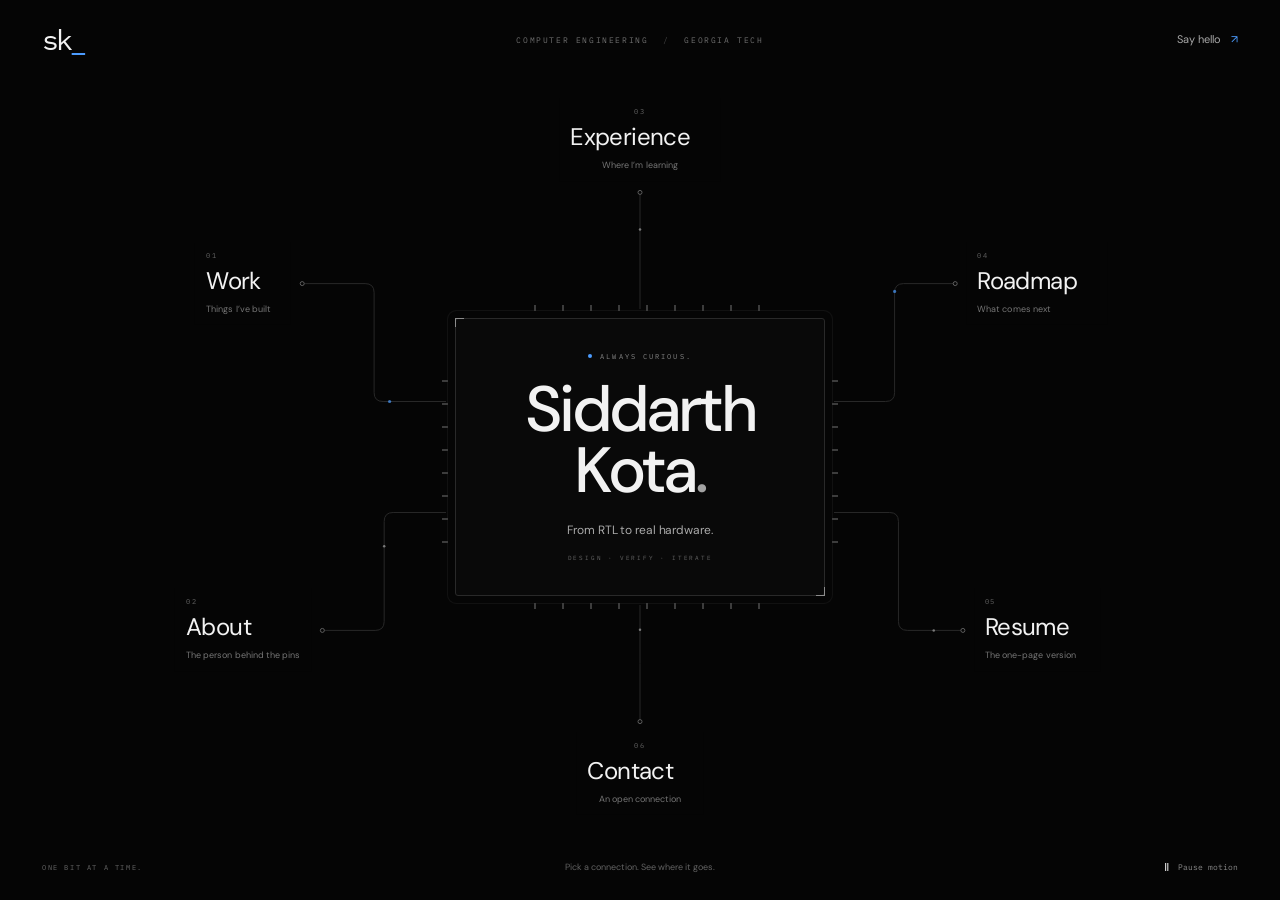
==== index.html @ 796ebf36 "Build a monochrome chip portfolio with animated trace navigation" ====
<!doctype html>
<html lang="en">
<head>
<meta charset="utf-8">
<meta name="viewport" content="width=device-width, initial-scale=1">
<meta name="theme-color" content="#050505">
<title>Computer engineering — Siddarth Kota</title>
<meta name="description" content="Siddarth Kota, Georgia Tech computer engineering student. RTL design, verification, processors, and AI accelerators.">
<link rel="icon" href="assets/favicon.svg" type="image/svg+xml">
<link rel="stylesheet" href="style.css?v=2">
<script src="app.js?v=2" defer>
</script>
</head>
<body class="home">
<a class="skip-link" href="#chip-menu">Skip to navigation</a>
<header class="home-header">
<a class="home-mark" href="index.html" aria-label="Siddarth Kota, home">sk<span>_</span>
</a>
<p>COMPUTER ENGINEERING <span>/</span> GEORGIA TECH</p>
<a class="header-contact" href="mailto:sidkota06@gmail.com">Say hello <span aria-hidden="true">↗</span>
</a>
</header>
<main class="chip-stage" id="chip-stage">
<svg id="routing-layer" aria-hidden="true" focusable="false">
<g id="route-lines">
</g>
<g id="ambient-signals">
</g>
<g id="active-signal">
</g>
</svg>
<div class="chip-core" id="chip-core">
<span class="pin-bank pins-top" aria-hidden="true">
</span>
<span class="pin-bank pins-bottom" aria-hidden="true">
</span>
<span class="pin-bank pins-left" aria-hidden="true">
</span>
<span class="pin-bank pins-right" aria-hidden="true">
</span>
<p class="core-kicker">
<span class="status-dot" aria-hidden="true">
</span> ALWAYS CURIOUS.</p>
<h1>Siddarth<br>Kota<span class="name-stop">.</span>
</h1>
<p class="core-description">From RTL to real hardware.</p>
<p class="core-fields">DESIGN · VERIFY · ITERATE</p>
</div>
<nav id="chip-menu" class="chip-menu" aria-label="Explore my portfolio">
<a class="port port-work" data-route="work" href="work.html">
<span class="port-index">01</span>
<strong>Work<span class="port-arrow" aria-hidden="true">↗</span>
</strong>
<span class="port-caption">Things I’ve built</span>
</a>
<a class="port port-about" data-route="about" href="about.html">
<span class="port-index">02</span>
<strong>About<span class="port-arrow" aria-hidden="true">↗</span>
</strong>
<span class="port-caption">The person behind the pins</span>
</a>
<a class="port port-experience" data-route="experience" href="experience.html">
<span class="port-index">03</span>
<strong>Experience<span class="port-arrow" aria-hidden="true">↗</span>
</strong>
<span class="port-caption">Where I’m learning</span>
</a>
<a class="port port-roadmap" data-route="roadmap" href="roadmap.html">
<span class="port-index">04</span>
<strong>Roadmap<span class="port-arrow" aria-hidden="true">↗</span>
</strong>
<span class="port-caption">What comes next</span>
</a>
<a class="port port-resume" data-route="resume" href="resume.html">
<span class="port-index">05</span>
<strong>Resume<span class="port-arrow" aria-hidden="true">↗</span>
</strong>
<span class="port-caption">The one-page version</span>
</a>
<a class="port port-contact" data-route="contact" href="contact.html">
<span class="port-index">06</span>
<strong>Contact<span class="port-arrow" aria-hidden="true">↗</span>
</strong>
<span class="port-caption">An open connection</span>
</a>
</nav>
<p id="route-status" class="sr-only" role="status" aria-live="polite">
</p>
</main>
<footer class="home-footer">
<p>ONE BIT AT A TIME.</p>
<span class="footer-hint">Pick a connection. See where it goes.</span>
<button id="motion-toggle" aria-pressed="true">
<span class="motion-symbol" aria-hidden="true">Ⅱ</span>
<span data-motion-label>Pause motion</span>
</button>
</footer>
</body>
</html>
---- style.css ----
@import url('assets/fonts.css');
:root{
  --bg:#050505;
  --text:#f2f2f2;
  --muted:#a0a0a0;
  --dim:#707070;
  --line:#252525;
  --blue:#4c9cff;
  --sans:'DM Sans',Arial,sans-serif;
  --mono:'IBM Plex Mono',monospace;
  color-scheme:dark
}
*{
  box-sizing:border-box
}
html,body{
  margin:0;
  min-height:100%;
  background:var(--bg);
  color:var(--text)
}
body{
  font:15px/1.8 var(--sans);
  -webkit-font-smoothing:antialiased
}
a{
  color:inherit;
  text-decoration:none
}
button{
  font:inherit;
  color:inherit;
  cursor:pointer
}
a,button{
  -webkit-tap-highlight-color:transparent
}
a:focus-visible,button:focus-visible{
  outline:2px solid var(--blue);
  outline-offset:7px
}
::selection{
  background:#215994;
  color:#fff
}
h1,h2,h3,p{
  margin:0
}
h1,h2,h3{
  font-weight:500;
  line-height:1.1;
  letter-spacing:-.045em
}
p+p{
  margin-top:18px
}
button{
  border:0;
  background:none
}
.skip-link{
  position:fixed;
  left:20px;
  top:-100px;
  padding:10px 15px;
  background:#fff;
  color:#000;
  z-index:100
}
.skip-link:focus{
  top:16px
}
.sr-only{
  position:absolute;
  width:1px;
  height:1px;
  padding:0;
  margin:-1px;
  overflow:hidden;
  clip:rect(0,0,0,0);
  white-space:nowrap;
  border:0
}
.eyebrow,.mono{
  font:9px/1.7 var(--mono);
  letter-spacing:1.5px;
  color:var(--dim)
}
.eyebrow{
  margin-bottom:18px
}
.home{
  height:100vh;
  height:100svh;
  min-height:0;
  overflow:hidden;
  display:flex;
  flex-direction:column
}
.home-header{
  height:80px;
  flex-shrink:0;
  padding:0 42px;
  display:flex;
  align-items:center;
  justify-content:space-between;
  gap:20px
}
.home-mark{
  font:500 28px/1 var(--mono);
  letter-spacing:-3px
}
.home-mark span{
  color:var(--blue)
}
.home-header>p{
  position:absolute;
  left:50%;
  transform:translateX(-50%);
  font:8px var(--mono);
  letter-spacing:1.6px;
  color:var(--dim);
  white-space:nowrap
}
.home-header>p span{
  padding-inline:8px;
  color:#444
}
.header-contact{
  font-size:11px;
  color:#a7a7a7
}
.header-contact:hover{
  color:#fff
}
.header-contact span{
  color:var(--blue);
  margin-left:7px
}
.chip-stage{
  position:relative;
  flex:1;
  min-height:0;
  width:100%;
  max-width:1440px;
  align-self:center;
  isolation:isolate
}
#routing-layer{
  position:absolute;
  inset:0;
  width:100%;
  height:100%;
  overflow:visible;
  pointer-events:none;
  z-index:0
}
.route-line{
  fill:none;
  stroke:#282828;
  stroke-width:1;
  vector-effect:non-scaling-stroke;
  transition:stroke .2s
}
.route-line.is-hovered{
  stroke:#676767
}
.route-line.is-selected{
  stroke:#3b4b60
}
.route-endpoint{
  fill:var(--bg);
  stroke:#5e5e5e;
  stroke-width:1
}
.ambient-dot{
  fill:#a3a3a3
}
.ambient-dot.blue{
  fill:var(--blue)
}
.selected-dot{
  fill:#d8eaff;
  filter:drop-shadow(0 0 4px #4c9cff)
}
.selected-trail{
  fill:none;
  stroke:var(--blue);
  stroke-width:2;
  vector-effect:non-scaling-stroke;
  filter:drop-shadow(0 0 3px #4c9cff66)
}
.chip-core{
  position:absolute;
  left:50%;
  top:50%;
  transform:translate(-50%,-50%);
  width:370px;
  height:278px;
  border:1px solid #292929;
  border-radius:3px;
  background:#090909;
  display:flex;
  flex-direction:column;
  align-items:center;
  justify-content:center;
  z-index:2;
  box-shadow:0 0 0 7px #050505,0 0 0 8px #111
}
.chip-core::before,.chip-core::after{
  content:'';
  position:absolute;
  width:8px;
  height:8px;
  pointer-events:none
}
.chip-core::before{
  top:-1px;
  left:-1px;
  border-top:1px solid #8c8c8c;
  border-left:1px solid #8c8c8c
}
.chip-core::after{
  bottom:-1px;
  right:-1px;
  border-bottom:1px solid #8c8c8c;
  border-right:1px solid #8c8c8c
}
.pin-bank{
  position:absolute;
  pointer-events:none
}
.pins-top,.pins-bottom{
  width:66%;
  height:6px;
  left:17%;
  background:repeating-linear-gradient(to right,transparent 0,transparent 15px,#3c3c3c 15px,#3c3c3c 17px,transparent 17px,transparent 28px)
}
.pins-top{
  top:-14px
}
.pins-bottom{
  bottom:-14px
}
.pins-left,.pins-right{
  height:64%;
  width:6px;
  top:18%;
  background:repeating-linear-gradient(to bottom,transparent 0,transparent 11px,#3c3c3c 11px,#3c3c3c 13px,transparent 13px,transparent 23px)
}
.pins-left{
  left:-14px
}
.pins-right{
  right:-14px
}
.core-kicker{
  display:flex;
  gap:8px;
  align-items:center;
  font:7px var(--mono);
  letter-spacing:2.1px;
  color:#858585;
  margin-bottom:19px
}
.status-dot{
  width:4px;
  height:4px;
  background:var(--blue);
  border-radius:50%;
  display:inline-block
}
.chip-core h1{
  font-size:64px;
  line-height:.95;
  letter-spacing:-3.8px;
  text-align:center;
  font-weight:500
}
.name-stop{
  color:#a3a3a3
}
.core-description{
  font-size:12px;
  letter-spacing:-.1px;
  color:#aaa;
  margin-top:18px
}
.core-fields{
  font:6px var(--mono);
  letter-spacing:1.8px;
  color:#656565;
  margin-top:13px
}
.chip-menu{
  position:absolute;
  inset:0;
  z-index:3;
  pointer-events:none
}
.port{
  position:absolute;
  transform:translate(-50%,-50%);
  display:flex;
  flex-direction:column;
  align-items:flex-start;
  pointer-events:auto;
  padding:8px 11px;
  background:var(--bg);
  white-space:nowrap
}
.port-index{
  font:7px var(--mono);
  color:#626262;
  letter-spacing:1.6px;
  margin-bottom:6px
}
.port strong{
  font-size:24px;
  font-weight:400;
  letter-spacing:-.6px;
  line-height:1.25;
  transition:color .2s
}
.port-arrow{
  display:inline-block;
  font-size:13px;
  vertical-align:middle;
  margin-left:12px;
  opacity:0;
  transform:translate(-3px,3px);
  transition:opacity .2s,transform .2s
}
.port-caption{
  font-size:9px;
  color:#757575;
  letter-spacing:.05px;
  margin-top:5px
}
.port:hover strong,.port:focus-visible strong,.port.is-selected strong{
  color:var(--blue)
}
.port:hover .port-arrow,.port:focus-visible .port-arrow,.port.is-selected .port-arrow{
  opacity:1;
  transform:translate(0,0)
}
.port-work{
  left:19%;
  top:27%
}
.port-about{
  left:19%;
  top:73%
}
.port-experience{
  left:50%;
  top:8%
}
.port-roadmap{
  left:81%;
  top:27%
}
.port-resume{
  left:81%;
  top:73%
}
.port-contact{
  left:50%;
  top:92%
}
.port-experience,.port-contact{
  align-items:center
}
.home-footer{
  height:66px;
  flex-shrink:0;
  padding:0 42px;
  display:flex;
  align-items:center;
  justify-content:space-between;
  gap:15px;
  color:#666
}
.home-footer>p{
  font:7px var(--mono);
  letter-spacing:1.6px
}
.footer-hint{
  font-size:9px;
  position:absolute;
  left:50%;
  transform:translateX(-50%);
  color:#626262
}
.home-footer button{
  padding:8px 0;
  font:8px var(--mono);
  color:#8b8b8b;
  display:flex;
  align-items:center;
  gap:9px
}
.home-footer button:hover{
  color:#fff
}
.motion-symbol{
  color:#ddd;
  font-size:11px
}
.is-routing .port:not(.is-selected){
  opacity:.45
}
.port{
  transition:opacity .2s
}
.is-routing .chip-core{
  border-color:#414b5a
}
.is-routing .core-kicker{
  color:#b6b6b6
}
/* The content lives on focused pages. The chip homepage stays one screen. */
.detail-header{
  height:88px;
  max-width:1120px;
  margin:auto;
  padding:0 40px;
  display:flex;
  align-items:center;
  justify-content:space-between
}
.back-home{
  font:11px var(--mono);
  color:#aaa
}
.back-home span{
  margin-right:8px;
  color:var(--blue)
}
.back-home:hover{
  color:#fff
}
.small-name{
  font:9px var(--mono);
  letter-spacing:1.5px;
  color:#b0b0b0
}
.small-name span{
  color:var(--blue);
  margin-left:4px
}
.detail-nav{
  max-width:1040px;
  margin:0 auto;
  display:flex;
  gap:27px;
  padding:5px 0 22px;
  border-bottom:1px solid var(--line);
  font-size:11px;
  color:var(--dim)
}
.detail-nav a{
  position:relative
}
.detail-nav a:hover{
  color:#fff
}
.detail-nav a[aria-current]{
  color:#f5f5f5
}
.detail-nav a[aria-current]::after{
  content:'';
  position:absolute;
  bottom:-23px;
  height:2px;
  left:0;
  right:0;
  background:var(--blue)
}
.content-shell{
  max-width:1040px;
  margin:0 auto;
  padding:58px 0 80px
}
.section-heading{
  display:flex;
  justify-content:space-between;
  align-items:flex-end;
  gap:35px;
  margin-bottom:48px
}
.section-heading .eyebrow{
  margin-bottom:16px
}
.section-heading h1{
  font-size:clamp(38px,5vw,64px);
  max-width:800px
}
.section-heading>p{
  font-size:11px;
  color:var(--dim);
  line-height:1.8;
  max-width:190px;
  flex-shrink:0
}
.section-heading h1 .period{
  color:#f2f2f2
}
.project-grid{
  display:flex;
  flex-direction:column
}
.project-card{
  display:block;
  border-top:1px solid var(--line);
  padding:34px 0 36px
}
.project-body{
  max-width:810px
}
.project-meta{
  font:8px var(--mono);
  letter-spacing:1.2px;
  color:#777;
  margin-bottom:15px
}
.project-body h3{
  font-size:31px;
  display:flex;
  align-items:center;
  gap:20px;
  margin-bottom:18px;
  transition:color .2s
}
.project-body h3 span{
  font-size:19px;
  color:#888;
  transition:color .2s,transform .2s
}
.project-card:hover h3 span{
  color:var(--blue);
  transform:translate(3px,-3px)
}
.project-body>p:not(.project-meta){
  font-size:14px;
  max-width:700px;
  color:var(--muted);
  line-height:1.9
}
.project-footer{
  display:flex;
  justify-content:space-between;
  align-items:center;
  gap:15px;
  font:8px/1.8 var(--mono);
  color:var(--dim);
  margin-top:21px
}
.project-footer span:last-child{
  color:#c6c6c6
}
.project-card:hover .project-footer span:last-child{
  color:var(--blue)
}
.discovery-note{
  display:flex;
  align-items:flex-start;
  gap:22px;
  padding-top:34px;
  border-top:1px solid var(--line);
  margin-top:6px
}
.outline-symbol{
  font:24px var(--mono);
  color:#888
}
.discovery-note .eyebrow{
  font-size:7px;
  margin-bottom:7px
}
.discovery-note h3{
  font-size:22px
}
.discovery-note p:not(.eyebrow){
  font-size:12px;
  color:var(--muted);
  max-width:620px;
  margin-top:10px
}
.subtle-tag{
  font:7px var(--mono);
  letter-spacing:1px;
  color:#777;
  margin-left:auto;
  white-space:nowrap;
  padding-top:4px
}
.experience-list{
  border-top:1px solid var(--line)
}
.experience-row{
  padding:38px 0 42px;
  border-bottom:1px solid var(--line);
  display:grid;
  grid-template-columns:1fr 1.6fr;
  gap:55px
}
.experience-row:last-child{
  border-bottom:0;
  padding-bottom:0
}
.experience-identity .mono{
  font-size:8px;
  margin-bottom:20px
}
.experience-identity h3{
  font-size:29px;
  margin-bottom:12px;
  display:flex;
  gap:15px;
  align-items:center
}
.experience-identity h3 span{
  font-size:16px;
  color:#999
}
.experience-identity>p:not(.mono){
  font-size:11px;
  color:#d2d2d2
}
.location{
  display:block;
  font:9px var(--mono);
  color:var(--dim);
  margin-top:8px
}
.experience-copy p{
  font-size:14px;
  line-height:1.95;
  color:var(--muted)
}
.tags{
  display:flex;
  gap:9px;
  flex-wrap:wrap;
  margin-top:24px
}
.tags span{
  border:1px solid #303030;
  padding:3px 8px;
  font:8px/1.8 var(--mono);
  color:#aaa
}
.about-grid{
  display:grid;
  grid-template-columns:1fr 1.2fr;
  gap:75px
}
.about-statement>p{
  font-size:34px;
  line-height:1.3;
  letter-spacing:-.9px;
  max-width:350px
}
.education-note{
  display:flex;
  align-items:center;
  gap:14px;
  margin-top:34px
}
.mini-chip{
  border:1px solid #444;
  width:40px;
  height:40px;
  display:grid;
  place-items:center;
  font:14px var(--mono);
  flex-shrink:0
}
.education-note strong{
  font-size:11px;
  font-weight:500;
  display:block
}
.education-note span:not(.mini-chip){
  font:8px/1.9 var(--mono);
  display:block;
  color:var(--muted)
}
.about-copy p{
  font-size:14px;
  line-height:1.95;
  color:var(--muted)
}
.skills-row{
  border-top:1px solid var(--line);
  margin-top:55px;
  padding-top:30px
}
.skills-row>.eyebrow{
  font-size:8px
}
.skill-groups{
  display:grid;
  grid-template-columns:1fr 1fr 1fr;
  gap:35px
}
.skill-groups h3{
  font-size:16px;
  letter-spacing:-.2px;
  margin-bottom:12px
}
.skill-groups p{
  font-size:12px;
  line-height:1.9;
  color:var(--muted)
}
.roadmap-grid{
  display:flex;
  flex-direction:column;
  gap:35px
}
.roadmap-item{
  position:relative;
  border-top:1px solid var(--line);
  padding:32px 0 0 65px;
  max-width:850px
}
.roadmap-node{
  position:absolute;
  top:29px;
  left:0;
  font:10px var(--mono);
  color:var(--blue)
}
.roadmap-item .eyebrow{
  font-size:8px;
  margin-bottom:15px
}
.roadmap-item h3{
  font-size:30px;
  margin-bottom:20px
}
.roadmap-item>p:not(.eyebrow){
  font-size:14px;
  color:var(--muted);
  line-height:1.9;
  max-width:720px
}
.resume-layout{
  max-width:740px
}
.resume-layout h1{
  font-size:clamp(44px,6vw,76px);
  line-height:1.04
}
.resume-layout>div>p:not(.eyebrow){
  max-width:560px;
  font-size:15px;
  color:var(--muted);
  margin-top:27px;
  line-height:1.9
}
.resume-actions{
  display:flex;
  flex-wrap:wrap;
  gap:14px;
  margin-top:32px
}
.button{
  display:inline-flex;
  align-items:center;
  gap:30px;
  font-size:12px;
  border:1px solid #454545;
  padding:13px 19px;
  transition:border-color .2s,background .2s
}
.button:hover{
  border-color:var(--blue)
}
.button.primary{
  background:#eee;
  color:#050505;
  border-color:#eee
}
.button.primary:hover{
  background:#fff
}
.button.secondary span{
  color:var(--blue)
}
.contact-section{
  padding:8px 0 30px
}
.contact-section h1{
  font-size:clamp(56px,7vw,92px);
  line-height:1.05
}
.contact-section h1 em{
  font-style:normal;
  color:#fff
}
.contact-email{
  display:inline-block;
  margin-top:38px;
  border-bottom:1px solid #555;
  padding-bottom:8px;
  font-size:27px;
  letter-spacing:-.6px
}
.contact-email span{
  color:var(--blue);
  margin-left:10px
}
.contact-links{
  display:flex;
  gap:30px;
  margin-top:25px;
  font-size:12px;
  color:var(--muted)
}
.contact-links a:hover,.contact-links button:hover{
  color:#fff
}
.contact-links button{
  padding:0;
  font:inherit
}
.detail-footer{
  max-width:1040px;
  margin:0 auto;
  border-top:1px solid var(--line);
  padding:26px 0 35px;
  display:flex;
  justify-content:space-between;
  font:9px var(--mono);
  color:#999
}
.detail-footer a:hover{
  color:#fff
}
.back-link{
  font:10px var(--mono);
  color:#999
}
.back-link:hover{
  color:var(--blue)
}
.project-heading{
  padding:35px 0 0
}
.project-heading h1{
  font-size:clamp(40px,5vw,66px);
  max-width:850px;
  margin-bottom:26px;
  line-height:1.08
}
.project-heading .lede{
  max-width:780px;
  font-size:17px;
  line-height:1.85;
  color:var(--muted)
}
.project-heading .eyebrow{
  font-size:8px
}
.text-status{
  display:inline-block;
  margin-top:22px;
  font:8px var(--mono);
  color:#aaa
}
.text-status::before{
  content:'';
  width:4px;
  height:4px;
  background:var(--blue);
  display:inline-block;
  margin-right:8px;
  border-radius:50%;
  vertical-align:middle
}
.project-facts{
  display:grid;
  grid-template-columns:repeat(4,1fr);
  border-block:1px solid var(--line);
  gap:25px;
  padding:25px 0;
  margin:35px 0 45px
}
.project-facts dt{
  font:8px var(--mono);
  letter-spacing:1px;
  color:#737373;
  margin-bottom:8px
}
.project-facts dd{
  margin:0;
  font-size:12px;
  line-height:1.7
}
.case-copy{
  max-width:760px
}
.case-copy section{
  margin-bottom:36px
}
.case-copy h2{
  font-size:27px;
  margin-bottom:17px
}
.case-copy p{
  font-size:15px;
  color:var(--muted);
  line-height:1.95
}
.case-next{
  border-top:1px solid var(--line);
  padding-top:30px;
  margin-top:45px;
  display:flex;
  justify-content:space-between;
  font:10px var(--mono);
  color:#aaa
}
.case-next a:hover{
  color:var(--blue)
}
@media(min-width:1600px){
  .chip-core{
    width:410px;
    height:300px
  }
  .chip-core h1{
    font-size:74px
  }
  .port-work,.port-about{
    left:20%
  }
  .port-roadmap,.port-resume{
    left:80%
  }
}
@media(max-width:1150px){
  .chip-core{
    width:320px;
    height:255px
  }
  .chip-core h1{
    font-size:59px
  }
  .port strong{
    font-size:22px
  }
  .port-work,.port-about{
    left:16%
  }
  .port-roadmap,.port-resume{
    left:84%
  }
  .port-caption{
    font-size:8px
  }
  .home-header,.home-footer{
    padding-inline:30px
  }
  .detail-nav,.content-shell,.detail-footer{
    margin-inline:40px
  }
  .detail-header{
    padding-inline:40px
  }
  .about-grid{
    gap:40px
  }
  .experience-row{
    gap:35px;
    grid-template-columns:1fr 1.5fr
  }
  .project-facts{
    gap:20px
  }
}
@media(max-width:760px){
  .home-header{
    height:60px;
    padding-inline:22px
  }
  .home-mark{
    font-size:25px
  }
  .home-header>p{
    font-size:6px;
    letter-spacing:.6px
  }
  .home-header>p span{
    padding-inline:3px
  }
  .header-contact{
    font-size:9px
  }
  .header-contact span{
    margin-left:4px
  }
  .chip-core{
    width:240px;
    height:218px
  }
  .chip-core h1{
    font-size:55px;
    letter-spacing:-3px
  }
  .core-kicker{
    font-size:6px;
    letter-spacing:1.4px;
    margin-bottom:15px
  }
  .core-description{
    font-size:10px;
    margin-top:15px
  }
  .core-fields{
    font-size:5px;
    letter-spacing:1.2px;
    margin-top:11px
  }
  .port strong{
    font-size:18px;
    letter-spacing:-.4px
  }
  .port-index{
    font-size:6px;
    margin-bottom:4px
  }
  .port-caption{
    font-size:7px;
    margin-top:5px
  }
  .port-arrow{
    font-size:10px;
    margin-left:7px
  }
  .port-work,.port-about{
    left:15%
  }
  .port-roadmap,.port-resume{
    left:85%
  }
  .port-experience{
    top:8%
  }
  .port-contact{
    top:92%
  }
  .home-footer{
    height:52px;
    padding-inline:22px
  }
  .home-footer>p{
    font-size:6px;
    letter-spacing:.8px
  }
  .home-footer button{
    font-size:7px;
    gap:7px
  }
  .footer-hint{
    display:none
  }
  .detail-header{
    height:72px;
    padding-inline:24px
  }
  .detail-nav{
    margin-inline:24px;
    gap:22px;
    flex-wrap:wrap;
    row-gap:15px;
    padding-bottom:18px;
    font-size:10px
  }
  .detail-nav a[aria-current]::after{
    bottom:-6px;
    height:1px
  }
  .content-shell{
    margin-inline:24px;
    padding-block:39px 50px
  }
  .section-heading{
    margin-bottom:34px
  }
  .section-heading h1{
    font-size:42px
  }
  .section-heading>p{
    display:none
  }
  .project-card{
    padding-block:28px
  }
  .project-body h3{
    font-size:27px;
    gap:13px
  }
  .project-body>p:not(.project-meta){
    font-size:13px
  }
  .project-meta{
    font-size:7px;
    letter-spacing:.7px
  }
  .project-footer{
    font-size:7px
  }
  .discovery-note{
    gap:16px;
    flex-wrap:wrap;
    margin-top:0;
    padding-top:27px
  }
  .discovery-note>div{
    flex:1
  }
  .discovery-note h3{
    font-size:22px
  }
  .discovery-note p:not(.eyebrow){
    font-size:11px
  }
  .subtle-tag{
    font-size:6px;
    margin-left:34px
  }
  .experience-row{
    grid-template-columns:1fr;
    gap:24px;
    padding-block:29px
  }
  .experience-identity h3{
    font-size:28px
  }
  .experience-identity .mono{
    margin-bottom:13px
  }
  .experience-copy p{
    font-size:13px
  }
  .about-grid{
    grid-template-columns:1fr;
    gap:34px
  }
  .about-statement>p{
    font-size:32px
  }
  .about-copy p{
    font-size:13px
  }
  .education-note{
    margin-top:25px
  }
  .skills-row{
    margin-top:35px
  }
  .skill-groups{
    grid-template-columns:1fr;
    gap:24px
  }
  .skill-groups h3{
    margin-bottom:8px
  }
  .roadmap-grid{
    gap:28px
  }
  .roadmap-item{
    padding:27px 0 0 36px
  }
  .roadmap-node{
    top:29px;
    font-size:8px
  }
  .roadmap-item .eyebrow{
    font-size:7px;
    letter-spacing:.7px
  }
  .roadmap-item h3{
    font-size:27px
  }
  .roadmap-item>p:not(.eyebrow){
    font-size:13px
  }
  .resume-layout h1{
    font-size:52px
  }
  .resume-layout>div>p:not(.eyebrow){
    font-size:13px
  }
  .resume-actions{
    gap:10px
  }
  .button{
    font-size:11px;
    padding:12px 16px;
    gap:20px
  }
  .contact-section h1{
    font-size:61px
  }
  .contact-email{
    font-size:21px;
    letter-spacing:-.5px
  }
  .contact-links{
    gap:25px;
    font-size:11px
  }
  .detail-footer{
    margin-inline:24px;
    font-size:8px;
    gap:20px
  }
  .project-heading{
    padding-top:27px
  }
  .project-heading h1{
    font-size:43px
  }
  .project-heading .lede{
    font-size:15px
  }
  .project-facts{
    grid-template-columns:1fr 1fr;
    gap:22px 20px;
    margin-block:28px 35px
  }
  .project-facts dd{
    font-size:11px
  }
  .project-facts dt{
    font-size:7px;
    margin-bottom:5px
  }
  .case-copy h2{
    font-size:25px
  }
  .case-copy p{
    font-size:14px
  }
  .case-next{
    font-size:9px
  }
}
@media(max-width:540px){
  .home-header>p{
    left:auto;
    right:22px;
    transform:none;
    font-size:6px
  }
  .header-contact{
    display:none
  }
  .chip-core{
    width:214px;
    height:200px
  }
  .chip-core h1{
    font-size:50px
  }
  .core-kicker{
    margin-bottom:13px
  }
  .core-description{
    font-size:9px;
    margin-top:14px
  }
  .core-fields{
    font-size:5px
  }
  .port{
    padding:6px 7px
  }
  .port strong{
    font-size:15px
  }
  .port-caption{
    display:none
  }
  .port-index{
    font-size:6px;
    margin-bottom:5px
  }
  .port-arrow{
    font-size:9px;
    margin-left:5px;
    opacity:1;
    color:#888;
    transform:none
  }
  .port-work{
    left:19%;
    top:24%
  }
  .port-about{
    left:19%;
    top:76%
  }
  .port-roadmap{
    left:81%;
    top:24%
  }
  .port-resume{
    left:81%;
    top:76%
  }
  .port-experience{
    top:7%
  }
  .port-contact{
    top:93%
  }
  .pins-left,.pins-right{
    height:58%;
    top:21%
  }
  .pins-top,.pins-bottom{
    width:61%;
    left:19.5%
  }
}
@media(max-height:600px){
  .home-header{
    height:48px
  }
  .home-footer{
    height:38px
  }
  .chip-core{
    height:180px;
    width:280px
  }
  .chip-core h1{
    font-size:49px;
    line-height:.94
  }
  .core-kicker{
    margin-bottom:10px;
    font-size:6px
  }
  .core-description{
    margin-top:12px;
    font-size:10px
  }
  .core-fields{
    margin-top:9px;
    font-size:5px
  }
  .port strong{
    font-size:17px
  }
  .port-caption{
    display:none
  }
  .port-index{
    font-size:6px;
    margin-bottom:3px
  }
  .port-experience{
    top:7%
  }
  .port-contact{
    top:93%
  }
}
@media(max-height:600px) and (max-width:540px){
  .chip-core{
    width:190px;
    height:174px
  }
  .chip-core h1{
    font-size:45px
  }
  .port strong{
    font-size:14px
  }
  .port-work,.port-roadmap{
    top:23%
  }
  .port-about,.port-resume{
    top:77%
  }
  .home-footer>p{
    font-size:5px
  }
  .home-footer button{
    font-size:6px
  }
  .core-kicker{
    font-size:5px
  }
  .core-description{
    font-size:8px
  }
  .core-fields{
    font-size:4px
  }
}
@media(prefers-reduced-motion:reduce){
  *,*::before,*::after{
    animation:none!important;
    transition:none!important
  }
  html{
    scroll-behavior:auto
  }
}
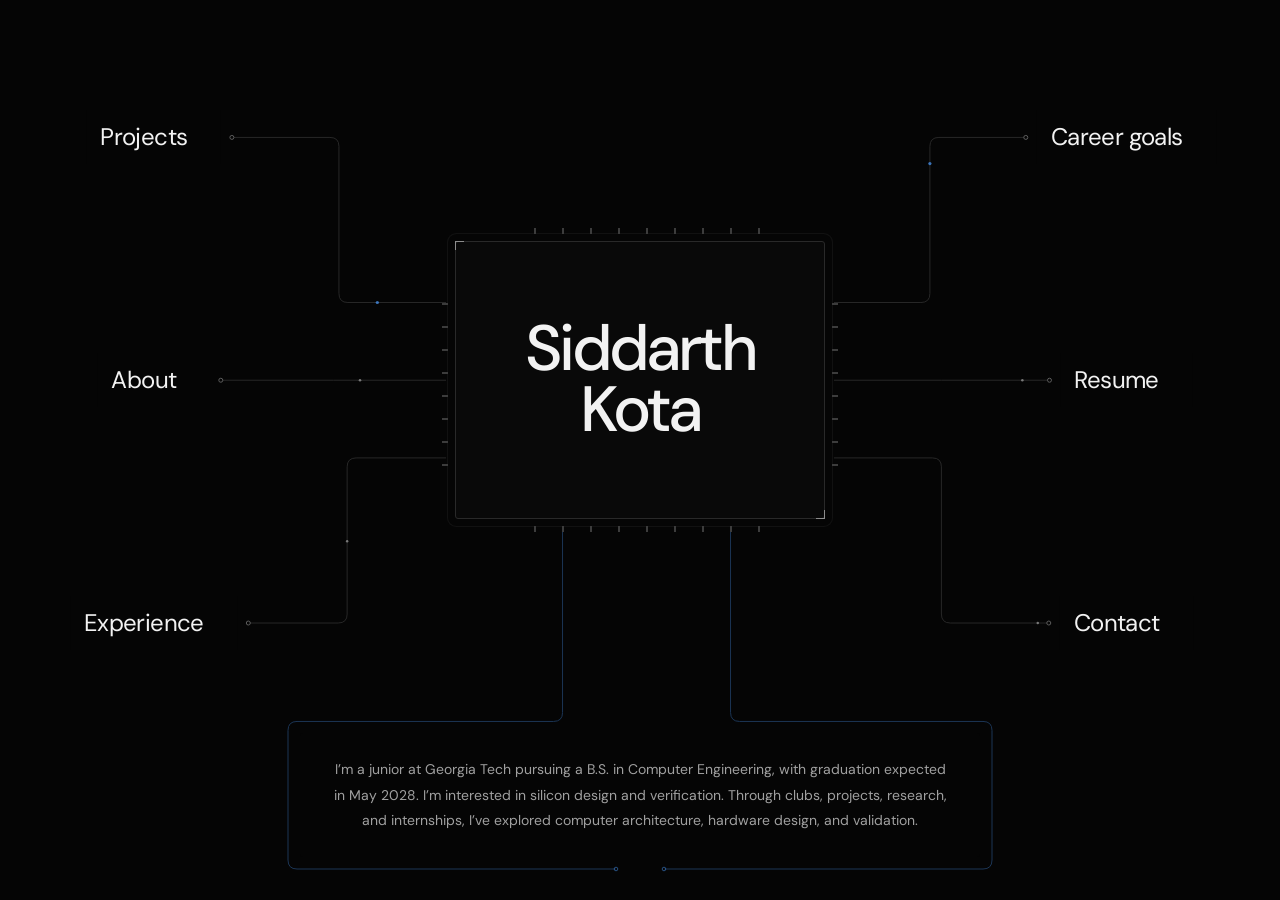
==== commit 59bf299b: "updated information" ====
--- a/index.html
+++ b/index.html
@@ -7,21 +7,21 @@
 <title>Computer engineering — Siddarth Kota</title>
 <meta name="description" content="Siddarth Kota, Georgia Tech computer engineering student. RTL design, verification, processors, and AI accelerators.">
 <link rel="icon" href="assets/favicon.svg" type="image/svg+xml">
-<link rel="stylesheet" href="style.css?v=2">
-<script src="app.js?v=2" defer>
+<link rel="stylesheet" href="style.css?v=8">
+<script src="app.js?v=6" defer>
 </script>
 </head>
 <body class="home">
 <a class="skip-link" href="#chip-menu">Skip to navigation</a>
-<header class="home-header">
-<a class="home-mark" href="index.html" aria-label="Siddarth Kota, home">sk<span>_</span>
-</a>
-<p>COMPUTER ENGINEERING <span>/</span> GEORGIA TECH</p>
-<a class="header-contact" href="mailto:sidkota06@gmail.com">Say hello <span aria-hidden="true">↗</span>
-</a>
-</header>
-<main class="chip-stage" id="chip-stage">
+<main class="home-layout" id="home-board">
 <svg id="routing-layer" aria-hidden="true" focusable="false">
+<defs>
+<mask id="trace-clearance" maskUnits="userSpaceOnUse" maskContentUnits="userSpaceOnUse">
+<rect id="trace-mask-base" fill="white"/>
+<g id="trace-cutouts" fill="black"></g>
+</mask>
+</defs>
+<g id="intro-traces" mask="url(#trace-clearance)"></g>
 <g id="route-lines">
 </g>
 <g id="ambient-signals">
@@ -29,6 +29,7 @@
 <g id="active-signal">
 </g>
 </svg>
+<div class="chip-stage" id="chip-stage">
 <div class="chip-core" id="chip-core">
 <span class="pin-bank pins-top" aria-hidden="true">
 </span>
@@ -38,62 +39,41 @@
 </span>
 <span class="pin-bank pins-right" aria-hidden="true">
 </span>
-<p class="core-kicker">
-<span class="status-dot" aria-hidden="true">
-</span> ALWAYS CURIOUS.</p>
-<h1>Siddarth<br>Kota<span class="name-stop">.</span>
-</h1>
-<p class="core-description">From RTL to real hardware.</p>
-<p class="core-fields">DESIGN · VERIFY · ITERATE</p>
+<h1>Siddarth<br>Kota</h1>
 </div>
 <nav id="chip-menu" class="chip-menu" aria-label="Explore my portfolio">
 <a class="port port-work" data-route="work" href="work.html">
-<span class="port-index">01</span>
-<strong>Work<span class="port-arrow" aria-hidden="true">↗</span>
+<strong>Projects<span class="port-arrow" aria-hidden="true">↗</span>
 </strong>
-<span class="port-caption">Things I’ve built</span>
 </a>
 <a class="port port-about" data-route="about" href="about.html">
-<span class="port-index">02</span>
 <strong>About<span class="port-arrow" aria-hidden="true">↗</span>
 </strong>
-<span class="port-caption">The person behind the pins</span>
 </a>
 <a class="port port-experience" data-route="experience" href="experience.html">
-<span class="port-index">03</span>
 <strong>Experience<span class="port-arrow" aria-hidden="true">↗</span>
 </strong>
-<span class="port-caption">Where I’m learning</span>
 </a>
 <a class="port port-roadmap" data-route="roadmap" href="roadmap.html">
-<span class="port-index">04</span>
-<strong>Roadmap<span class="port-arrow" aria-hidden="true">↗</span>
+<strong>Career goals<span class="port-arrow" aria-hidden="true">↗</span>
 </strong>
-<span class="port-caption">What comes next</span>
 </a>
 <a class="port port-resume" data-route="resume" href="resume.html">
-<span class="port-index">05</span>
 <strong>Resume<span class="port-arrow" aria-hidden="true">↗</span>
 </strong>
-<span class="port-caption">The one-page version</span>
 </a>
 <a class="port port-contact" data-route="contact" href="contact.html">
-<span class="port-index">06</span>
 <strong>Contact<span class="port-arrow" aria-hidden="true">↗</span>
 </strong>
-<span class="port-caption">An open connection</span>
 </a>
 </nav>
 <p id="route-status" class="sr-only" role="status" aria-live="polite">
 </p>
+</div>
+<header class="home-intro" id="home-intro" aria-label="Quick introduction">
+<!-- Edit the paragraph below to update your quick introduction. -->
+<p id="personal-bio">I’m a junior at Georgia Tech pursuing a B.S. in Computer Engineering, with graduation expected in May 2028. I’m interested in silicon design and verification. Through clubs, projects, research, and internships, I’ve explored computer architecture, hardware design, and validation.</p>
+</header>
 </main>
-<footer class="home-footer">
-<p>ONE BIT AT A TIME.</p>
-<span class="footer-hint">Pick a connection. See where it goes.</span>
-<button id="motion-toggle" aria-pressed="true">
-<span class="motion-symbol" aria-hidden="true">Ⅱ</span>
-<span data-motion-label>Pause motion</span>
-</button>
-</footer>
 </body>
 </html>
--- a/style.css
+++ b/style.css
@@ -21,7 +21,19 @@
 }
 body{
   font:15px/1.8 var(--sans);
-  -webkit-font-smoothing:antialiased
+  -webkit-font-smoothing:antialiased;
+  transition:opacity .18s ease-out
+}
+body.is-leaving{
+  opacity:0;
+  pointer-events:none
+}
+.home-layout,.content-shell{
+  animation:page-arrive .42s cubic-bezier(.2,.7,.2,1)
+}
+@keyframes page-arrive{
+  from{opacity:0;translate:0 8px}
+  to{opacity:1;translate:0 0}
 }
 a{
   color:inherit;
@@ -95,56 +107,48 @@
   min-height:0;
   overflow:hidden;
   display:flex;
-  flex-direction:column
-}
-.home-header{
-  height:80px;
-  flex-shrink:0;
-  padding:0 42px;
-  display:flex;
-  align-items:center;
-  justify-content:space-between;
-  gap:20px
-}
-.home-mark{
-  font:500 28px/1 var(--mono);
-  letter-spacing:-3px
-}
-.home-mark span{
-  color:var(--blue)
-}
-.home-header>p{
-  position:absolute;
-  left:50%;
-  transform:translateX(-50%);
-  font:8px var(--mono);
-  letter-spacing:1.6px;
-  color:var(--dim);
-  white-space:nowrap
-}
-.home-header>p span{
-  padding-inline:8px;
-  color:#444
-}
-.header-contact{
-  font-size:11px;
-  color:#a7a7a7
-}
-.header-contact:hover{
-  color:#fff
-}
-.header-contact span{
-  color:var(--blue);
-  margin-left:7px
-}
-.chip-stage{
+  flex-direction:column;
+  padding-block:clamp(16px,3svh,40px)
+}
+.home-layout{
   position:relative;
+  isolation:isolate;
+  display:flex;
+  flex-direction:column;
+  justify-content:center;
   flex:1;
   min-height:0;
   width:100%;
-  max-width:1440px;
-  align-self:center;
-  isolation:isolate
+  max-width:1920px;
+  padding-block:16px;
+  align-self:center
+}
+.home-intro{
+  position:relative;
+  z-index:1;
+  flex-shrink:0;
+  width:min(680px,calc(100% - 96px));
+  margin:16px auto 0;
+  padding:24px 28px;
+  text-align:center;
+  background:var(--bg);
+  color:var(--muted);
+  border-radius:3px
+}
+#personal-bio{
+  margin:0;
+  font-size:14px;
+  line-height:1.8;
+  text-wrap:balance
+}
+.chip-stage{
+  position:relative;
+  z-index:1;
+  flex:1;
+  min-height:0;
+  width:100%;
+  max-width:none;
+  align-self:center
 }
 #routing-layer{
   position:absolute;
@@ -154,6 +158,19 @@
   overflow:visible;
   pointer-events:none;
   z-index:0
+}
+.intro-trace{
+  fill:none;
+  stroke:var(--blue);
+  stroke-width:1;
+  opacity:.32;
+  vector-effect:non-scaling-stroke
+}
+.intro-terminal{
+  fill:var(--bg);
+  stroke:var(--blue);
+  stroke-width:1;
+  opacity:.5
 }
 .route-line{
   fill:none;
@@ -231,10 +248,13 @@
   pointer-events:none
 }
 .pins-top,.pins-bottom{
+  --pin-start:15px;
+  --pin-end:17px;
+  --pin-pitch:28px;
   width:66%;
   height:6px;
   left:17%;
-  background:repeating-linear-gradient(to right,transparent 0,transparent 15px,#3c3c3c 15px,#3c3c3c 17px,transparent 17px,transparent 28px)
+  background:repeating-linear-gradient(to right,transparent 0,transparent var(--pin-start),#3c3c3c var(--pin-start),#3c3c3c var(--pin-end),transparent var(--pin-end),transparent var(--pin-pitch))
 }
 .pins-top{
   top:-14px
@@ -305,18 +325,12 @@
   flex-direction:column;
   align-items:flex-start;
   pointer-events:auto;
-  padding:8px 11px;
+  padding:12px 14px;
   background:var(--bg);
   white-space:nowrap
 }
-.port-index{
-  font:7px var(--mono);
-  color:#626262;
-  letter-spacing:1.6px;
-  margin-bottom:6px
-}
 .port strong{
-  font-size:24px;
+  font-size:clamp(24px,1.8vw,30px);
   font-weight:400;
   letter-spacing:-.6px;
   line-height:1.25;
@@ -331,12 +345,6 @@
   transform:translate(-3px,3px);
   transition:opacity .2s,transform .2s
 }
-.port-caption{
-  font-size:9px;
-  color:#757575;
-  letter-spacing:.05px;
-  margin-top:5px
-}
 .port:hover strong,.port:focus-visible strong,.port.is-selected strong{
   color:var(--blue)
 }
@@ -344,74 +352,29 @@
   opacity:1;
   transform:translate(0,0)
 }
-.port-work{
-  left:19%;
-  top:27%
-}
-.port-about{
-  left:19%;
-  top:73%
-}
-.port-experience{
-  left:50%;
-  top:8%
-}
-.port-roadmap{
-  left:81%;
-  top:27%
-}
-.port-resume{
-  left:81%;
-  top:73%
-}
-.port-contact{
-  left:50%;
-  top:92%
+.port-work,.port-about,.port-experience{
+  left:clamp(100px,12%,240px)
+}
+.port-roadmap,.port-resume,.port-contact{
+  left:calc(100% - clamp(100px,12%,240px))
+}
+.port-work,.port-roadmap{
+  top:14%
+}
+.port-about,.port-resume{
+  top:50%
 }
 .port-experience,.port-contact{
+  top:86%
+}
+.port{
   align-items:center
-}
-.home-footer{
-  height:66px;
-  flex-shrink:0;
-  padding:0 42px;
-  display:flex;
-  align-items:center;
-  justify-content:space-between;
-  gap:15px;
-  color:#666
-}
-.home-footer>p{
-  font:7px var(--mono);
-  letter-spacing:1.6px
-}
-.footer-hint{
-  font-size:9px;
-  position:absolute;
-  left:50%;
-  transform:translateX(-50%);
-  color:#626262
-}
-.home-footer button{
-  padding:8px 0;
-  font:8px var(--mono);
-  color:#8b8b8b;
-  display:flex;
-  align-items:center;
-  gap:9px
-}
-.home-footer button:hover{
-  color:#fff
-}
-.motion-symbol{
-  color:#ddd;
-  font-size:11px
 }
 .is-routing .port:not(.is-selected){
   opacity:.45
 }
 .port{
-  transition:opacity .2s
+  transition:opacity .3s ease
 }
 .is-routing .chip-core{
   border-color:#414b5a
@@ -496,6 +459,10 @@
   font-size:clamp(38px,5vw,64px);
   max-width:800px
 }
+.centered-heading{
+  justify-content:center;
+  text-align:center
+}
 .section-heading>p{
   font-size:11px;
   color:var(--dim);
@@ -561,39 +528,6 @@
 }
 .project-card:hover .project-footer span:last-child{
   color:var(--blue)
-}
-.discovery-note{
-  display:flex;
-  align-items:flex-start;
-  gap:22px;
-  padding-top:34px;
-  border-top:1px solid var(--line);
-  margin-top:6px
-}
-.outline-symbol{
-  font:24px var(--mono);
-  color:#888
-}
-.discovery-note .eyebrow{
-  font-size:7px;
-  margin-bottom:7px
-}
-.discovery-note h3{
-  font-size:22px
-}
-.discovery-note p:not(.eyebrow){
-  font-size:12px;
-  color:var(--muted);
-  max-width:620px;
-  margin-top:10px
-}
-.subtle-tag{
-  font:7px var(--mono);
-  letter-spacing:1px;
-  color:#777;
-  margin-left:auto;
-  white-space:nowrap;
-  padding-top:4px
 }
 .experience-list{
   border-top:1px solid var(--line)
@@ -697,8 +631,9 @@
   margin-top:55px;
   padding-top:30px
 }
-.skills-row>.eyebrow{
-  font-size:8px
+.skills-heading{
+  font-size:24px;
+  margin-bottom:26px
 }
 .skill-groups{
   display:grid;
@@ -715,57 +650,42 @@
   line-height:1.9;
   color:var(--muted)
 }
-.roadmap-grid{
-  display:flex;
-  flex-direction:column;
-  gap:35px
-}
-.roadmap-item{
-  position:relative;
+.career-copy{
+  max-width:760px;
+  margin-inline:auto;
   border-top:1px solid var(--line);
-  padding:32px 0 0 65px;
-  max-width:850px
-}
-.roadmap-node{
-  position:absolute;
-  top:29px;
-  left:0;
-  font:10px var(--mono);
-  color:var(--blue)
-}
-.roadmap-item .eyebrow{
-  font-size:8px;
-  margin-bottom:15px
-}
-.roadmap-item h3{
-  font-size:30px;
-  margin-bottom:20px
-}
-.roadmap-item>p:not(.eyebrow){
-  font-size:14px;
+  padding-top:30px;
+  font-size:16px;
   color:var(--muted);
-  line-height:1.9;
-  max-width:720px
-}
-.resume-layout{
-  max-width:740px
-}
-.resume-layout h1{
-  font-size:clamp(44px,6vw,76px);
-  line-height:1.04
-}
-.resume-layout>div>p:not(.eyebrow){
-  max-width:560px;
-  font-size:15px;
-  color:var(--muted);
-  margin-top:27px;
-  line-height:1.9
-}
-.resume-actions{
+  line-height:2
+}
+.resume-heading{
   display:flex;
   flex-wrap:wrap;
+  align-items:center;
+  justify-content:space-between;
   gap:14px;
-  margin-top:32px
+  margin-bottom:30px
+}
+.resume-heading h1{
+  font-size:clamp(38px,5vw,64px)
+}
+.resume-preview{
+  display:block;
+  width:100%;
+  height:80svh;
+  min-height:500px;
+  border:1px solid var(--line);
+  border-radius:4px;
+  background:#141414
+}
+.resume-preview p{
+  padding:24px;
+  color:var(--muted)
+}
+.resume-preview p a{
+  color:var(--blue);
+  text-decoration:underline
 }
 .button{
   display:inline-flex;
@@ -794,7 +714,7 @@
   padding:8px 0 30px
 }
 .contact-section h1{
-  font-size:clamp(56px,7vw,92px);
+  font-size:clamp(38px,5vw,64px);
   line-height:1.05
 }
 .contact-section h1 em{
@@ -815,17 +735,18 @@
 }
 .contact-links{
   display:flex;
+  flex-wrap:wrap;
   gap:30px;
   margin-top:25px;
-  font-size:12px;
+  font-size:24px;
   color:var(--muted)
 }
-.contact-links a:hover,.contact-links button:hover{
-  color:#fff
-}
-.contact-links button{
-  padding:0;
-  font:inherit
+.contact-links a{
+  padding-block:8px;
+  transition:color .25s ease
+}
+.contact-links a:hover{
+  color:var(--blue)
 }
 .detail-footer{
   max-width:1040px;
@@ -900,6 +821,43 @@
   font-size:12px;
   line-height:1.7
 }
+.project-figure{
+  margin:0 0 44px
+}
+.project-image-frame{
+  padding:12px;
+  border:1px solid var(--line);
+  border-radius:4px;
+  background:#0a0a0a
+}
+.project-image-frame img{
+  display:block;
+  width:100%;
+  height:auto;
+  border-radius:2px;
+  background:#fff
+}
+.project-figure figcaption{
+  display:flex;
+  flex-wrap:wrap;
+  justify-content:space-between;
+  align-items:baseline;
+  gap:8px 20px;
+  padding-top:12px;
+  font-size:12px;
+  line-height:1.6;
+  color:var(--muted)
+}
+.project-figure figcaption a{
+  padding-block:6px;
+  font:10px/1.6 var(--mono);
+  color:var(--text);
+  white-space:nowrap;
+  transition:color .2s
+}
+.project-figure figcaption a span,.project-figure figcaption a:hover{
+  color:var(--blue)
+}
 .case-copy{
   max-width:760px
 }
@@ -935,12 +893,6 @@
   .chip-core h1{
     font-size:74px
   }
-  .port-work,.port-about{
-    left:20%
-  }
-  .port-roadmap,.port-resume{
-    left:80%
-  }
 }
 @media(max-width:1150px){
   .chip-core{
@@ -953,18 +905,6 @@
   .port strong{
     font-size:22px
   }
-  .port-work,.port-about{
-    left:16%
-  }
-  .port-roadmap,.port-resume{
-    left:84%
-  }
-  .port-caption{
-    font-size:8px
-  }
-  .home-header,.home-footer{
-    padding-inline:30px
-  }
   .detail-nav,.content-shell,.detail-footer{
     margin-inline:40px
   }
@@ -983,26 +923,6 @@
   }
 }
 @media(max-width:760px){
-  .home-header{
-    height:60px;
-    padding-inline:22px
-  }
-  .home-mark{
-    font-size:25px
-  }
-  .home-header>p{
-    font-size:6px;
-    letter-spacing:.6px
-  }
-  .home-header>p span{
-    padding-inline:3px
-  }
-  .header-contact{
-    font-size:9px
-  }
-  .header-contact span{
-    margin-left:4px
-  }
   .chip-core{
     width:240px;
     height:218px
@@ -1029,44 +949,33 @@
     font-size:18px;
     letter-spacing:-.4px
   }
-  .port-index{
-    font-size:6px;
-    margin-bottom:4px
-  }
-  .port-caption{
-    font-size:7px;
-    margin-top:5px
-  }
   .port-arrow{
     font-size:10px;
     margin-left:7px
   }
-  .port-work,.port-about{
-    left:15%
-  }
-  .port-roadmap,.port-resume{
-    left:85%
-  }
-  .port-experience{
-    top:8%
-  }
-  .port-contact{
-    top:92%
-  }
-  .home-footer{
-    height:52px;
-    padding-inline:22px
-  }
-  .home-footer>p{
-    font-size:6px;
-    letter-spacing:.8px
-  }
-  .home-footer button{
-    font-size:7px;
-    gap:7px
-  }
-  .footer-hint{
-    display:none
+  .port-work,.port-about,.port-experience{
+    top:9%
+  }
+  .port-roadmap,.port-resume,.port-contact{
+    top:91%
+  }
+  .port-work,.port-roadmap{
+    left:17%
+  }
+  .port-about,.port-resume{
+    left:50%
+  }
+  .port-experience,.port-contact{
+    left:83%
+  }
+  .home-intro{
+    width:min(580px,calc(100% - 56px));
+    padding:18px 22px;
+    margin-top:14px
+  }
+  #personal-bio{
+    font-size:13px;
+    line-height:1.7
   }
   .detail-header{
     height:72px;
@@ -1114,25 +1023,6 @@
   .project-footer{
     font-size:7px
   }
-  .discovery-note{
-    gap:16px;
-    flex-wrap:wrap;
-    margin-top:0;
-    padding-top:27px
-  }
-  .discovery-note>div{
-    flex:1
-  }
-  .discovery-note h3{
-    font-size:22px
-  }
-  .discovery-note p:not(.eyebrow){
-    font-size:11px
-  }
-  .subtle-tag{
-    font-size:6px;
-    margin-left:34px
-  }
   .experience-row{
     grid-template-columns:1fr;
     gap:24px;
@@ -1170,42 +1060,13 @@
   .skill-groups h3{
     margin-bottom:8px
   }
-  .roadmap-grid{
-    gap:28px
-  }
-  .roadmap-item{
-    padding:27px 0 0 36px
-  }
-  .roadmap-node{
-    top:29px;
-    font-size:8px
-  }
-  .roadmap-item .eyebrow{
-    font-size:7px;
-    letter-spacing:.7px
-  }
-  .roadmap-item h3{
-    font-size:27px
-  }
-  .roadmap-item>p:not(.eyebrow){
-    font-size:13px
-  }
-  .resume-layout h1{
-    font-size:52px
-  }
-  .resume-layout>div>p:not(.eyebrow){
-    font-size:13px
-  }
-  .resume-actions{
-    gap:10px
-  }
   .button{
     font-size:11px;
     padding:12px 16px;
     gap:20px
   }
   .contact-section h1{
-    font-size:61px
+    font-size:38px
   }
   .contact-email{
     font-size:21px;
@@ -1213,7 +1074,7 @@
   }
   .contact-links{
     gap:25px;
-    font-size:11px
+    font-size:21px
   }
   .detail-footer{
     margin-inline:24px;
@@ -1241,6 +1102,15 @@
     font-size:7px;
     margin-bottom:5px
   }
+  .project-figure{
+    margin-bottom:32px
+  }
+  .project-image-frame{
+    padding:6px
+  }
+  .project-figure figcaption{
+    font-size:11px
+  }
   .case-copy h2{
     font-size:25px
   }
@@ -1252,15 +1122,6 @@
   }
 }
 @media(max-width:540px){
-  .home-header>p{
-    left:auto;
-    right:22px;
-    transform:none;
-    font-size:6px
-  }
-  .header-contact{
-    display:none
-  }
   .chip-core{
     width:214px;
     height:200px
@@ -1283,13 +1144,6 @@
   }
   .port strong{
     font-size:15px
-  }
-  .port-caption{
-    display:none
-  }
-  .port-index{
-    font-size:6px;
-    margin-bottom:5px
   }
   .port-arrow{
     font-size:9px;
@@ -1298,28 +1152,6 @@
     color:#888;
     transform:none
   }
-  .port-work{
-    left:19%;
-    top:24%
-  }
-  .port-about{
-    left:19%;
-    top:76%
-  }
-  .port-roadmap{
-    left:81%;
-    top:24%
-  }
-  .port-resume{
-    left:81%;
-    top:76%
-  }
-  .port-experience{
-    top:7%
-  }
-  .port-contact{
-    top:93%
-  }
   .pins-left,.pins-right{
     height:58%;
     top:21%
@@ -1330,12 +1162,6 @@
   }
 }
 @media(max-height:600px){
-  .home-header{
-    height:48px
-  }
-  .home-footer{
-    height:38px
-  }
   .chip-core{
     height:180px;
     width:280px
@@ -1359,18 +1185,13 @@
   .port strong{
     font-size:17px
   }
-  .port-caption{
-    display:none
-  }
-  .port-index{
-    font-size:6px;
-    margin-bottom:3px
-  }
-  .port-experience{
-    top:7%
-  }
-  .port-contact{
-    top:93%
+  .home-intro{
+    margin-top:12px;
+    padding-block:18px
+  }
+  #personal-bio{
+    font-size:12px;
+    line-height:1.6
   }
 }
 @media(max-height:600px) and (max-width:540px){
@@ -1384,18 +1205,6 @@
   .port strong{
     font-size:14px
   }
-  .port-work,.port-roadmap{
-    top:23%
-  }
-  .port-about,.port-resume{
-    top:77%
-  }
-  .home-footer>p{
-    font-size:5px
-  }
-  .home-footer button{
-    font-size:6px
-  }
   .core-kicker{
     font-size:5px
   }
@@ -1404,6 +1213,24 @@
   }
   .core-fields{
     font-size:4px
+  }
+}
+@media(max-height:560px) and (max-width:760px){
+  .chip-core{
+    width:180px;
+    height:120px
+  }
+  .chip-core h1{
+    font-size:38px
+  }
+  .home-intro{
+    padding:12px 18px
+  }
+  .port-work,.port-about,.port-experience{
+    top:6%
+  }
+  .port-roadmap,.port-resume,.port-contact{
+    top:94%
   }
 }
 @media(prefers-reduced-motion:reduce){
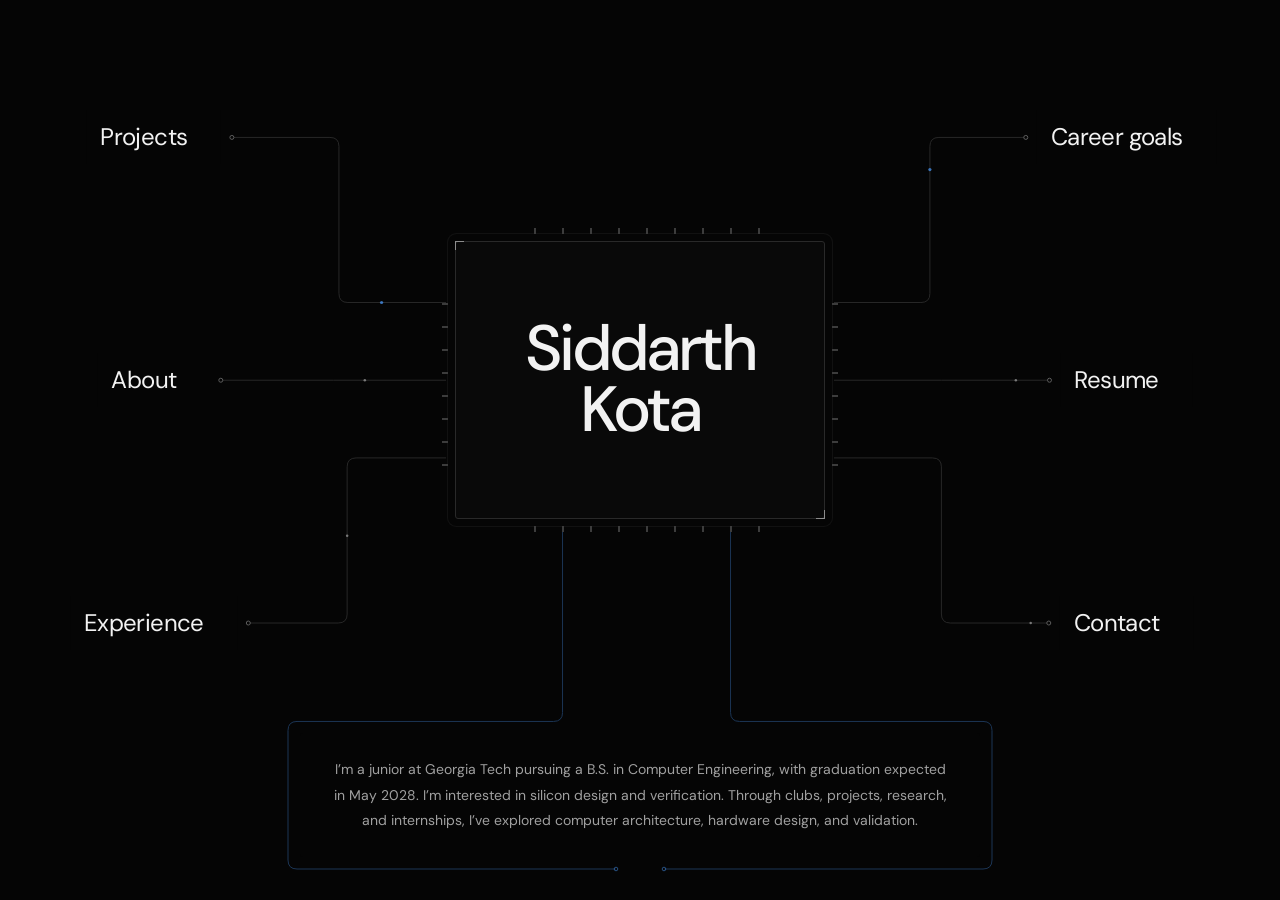
==== commit 4bb0590b: "modified transitions" ====
--- a/index.html
+++ b/index.html
@@ -7,8 +7,8 @@
 <title>Computer engineering — Siddarth Kota</title>
 <meta name="description" content="Siddarth Kota, Georgia Tech computer engineering student. RTL design, verification, processors, and AI accelerators.">
 <link rel="icon" href="assets/favicon.svg" type="image/svg+xml">
-<link rel="stylesheet" href="style.css?v=8">
-<script src="app.js?v=6" defer>
+<link rel="stylesheet" href="style.css?v=10">
+<script src="app.js?v=10" defer>
 </script>
 </head>
 <body class="home">
--- a/style.css
+++ b/style.css
@@ -1,4 +1,25 @@
 @import url('assets/fonts.css');
+@view-transition{
+  navigation:auto
+}
+::view-transition-group(*){
+  animation-duration:.36s;
+  animation-timing-function:cubic-bezier(.22,.7,.2,1)
+}
+::view-transition-old(root){
+  animation:page-out .28s ease both
+}
+::view-transition-new(root){
+  animation:page-in .36s cubic-bezier(.22,.7,.2,1) both
+}
+@keyframes page-out{
+  from{opacity:1;transform:translateY(0)}
+  to{opacity:0;transform:translateY(-8px)}
+}
+@keyframes page-in{
+  from{opacity:0;transform:translateY(10px)}
+  to{opacity:1;transform:translateY(0)}
+}
 :root{
   --bg:#050505;
   --text:#f2f2f2;
@@ -30,6 +51,18 @@
 }
 .home-layout,.content-shell{
   animation:page-arrive .42s cubic-bezier(.2,.7,.2,1)
+}
+.native-transitions .home-layout,.native-transitions .content-shell{
+  animation:none
+}
+.detail-header{
+  view-transition-name:site-header
+}
+.detail-nav{
+  view-transition-name:section-navigation
+}
+.detail-footer{
+  view-transition-name:site-footer
 }
 @keyframes page-arrive{
   from{opacity:0;translate:0 8px}
@@ -1234,6 +1267,12 @@
   }
 }
 @media(prefers-reduced-motion:reduce){
+  @view-transition{
+    navigation:none
+  }
+  ::view-transition-group(*),::view-transition-old(*),::view-transition-new(*){
+    animation:none!important
+  }
   *,*::before,*::after{
     animation:none!important;
     transition:none!important
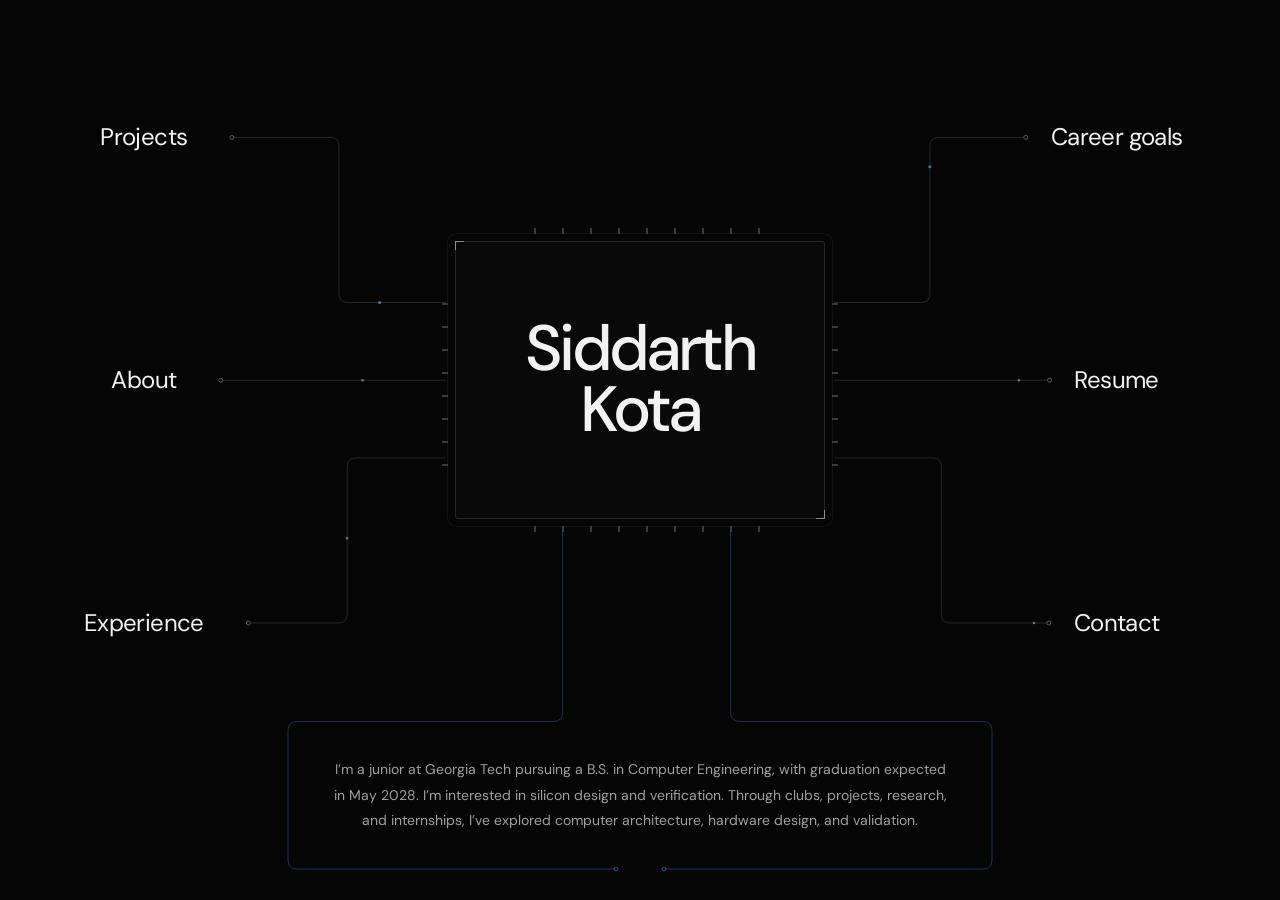
==== commit 5098d420: "indented files correctly" ====
--- a/index.html
+++ b/index.html
@@ -1,79 +1,79 @@
 <!doctype html>
 <html lang="en">
-<head>
-<meta charset="utf-8">
-<meta name="viewport" content="width=device-width, initial-scale=1">
-<meta name="theme-color" content="#050505">
-<title>Computer engineering — Siddarth Kota</title>
-<meta name="description" content="Siddarth Kota, Georgia Tech computer engineering student. RTL design, verification, processors, and AI accelerators.">
-<link rel="icon" href="assets/favicon.svg" type="image/svg+xml">
-<link rel="stylesheet" href="style.css?v=10">
-<script src="app.js?v=10" defer>
-</script>
-</head>
-<body class="home">
-<a class="skip-link" href="#chip-menu">Skip to navigation</a>
-<main class="home-layout" id="home-board">
-<svg id="routing-layer" aria-hidden="true" focusable="false">
-<defs>
-<mask id="trace-clearance" maskUnits="userSpaceOnUse" maskContentUnits="userSpaceOnUse">
-<rect id="trace-mask-base" fill="white"/>
-<g id="trace-cutouts" fill="black"></g>
-</mask>
-</defs>
-<g id="intro-traces" mask="url(#trace-clearance)"></g>
-<g id="route-lines">
-</g>
-<g id="ambient-signals">
-</g>
-<g id="active-signal">
-</g>
-</svg>
-<div class="chip-stage" id="chip-stage">
-<div class="chip-core" id="chip-core">
-<span class="pin-bank pins-top" aria-hidden="true">
-</span>
-<span class="pin-bank pins-bottom" aria-hidden="true">
-</span>
-<span class="pin-bank pins-left" aria-hidden="true">
-</span>
-<span class="pin-bank pins-right" aria-hidden="true">
-</span>
-<h1>Siddarth<br>Kota</h1>
-</div>
-<nav id="chip-menu" class="chip-menu" aria-label="Explore my portfolio">
-<a class="port port-work" data-route="work" href="work.html">
-<strong>Projects<span class="port-arrow" aria-hidden="true">↗</span>
-</strong>
-</a>
-<a class="port port-about" data-route="about" href="about.html">
-<strong>About<span class="port-arrow" aria-hidden="true">↗</span>
-</strong>
-</a>
-<a class="port port-experience" data-route="experience" href="experience.html">
-<strong>Experience<span class="port-arrow" aria-hidden="true">↗</span>
-</strong>
-</a>
-<a class="port port-roadmap" data-route="roadmap" href="roadmap.html">
-<strong>Career goals<span class="port-arrow" aria-hidden="true">↗</span>
-</strong>
-</a>
-<a class="port port-resume" data-route="resume" href="resume.html">
-<strong>Resume<span class="port-arrow" aria-hidden="true">↗</span>
-</strong>
-</a>
-<a class="port port-contact" data-route="contact" href="contact.html">
-<strong>Contact<span class="port-arrow" aria-hidden="true">↗</span>
-</strong>
-</a>
-</nav>
-<p id="route-status" class="sr-only" role="status" aria-live="polite">
-</p>
-</div>
-<header class="home-intro" id="home-intro" aria-label="Quick introduction">
-<!-- Edit the paragraph below to update your quick introduction. -->
-<p id="personal-bio">I’m a junior at Georgia Tech pursuing a B.S. in Computer Engineering, with graduation expected in May 2028. I’m interested in silicon design and verification. Through clubs, projects, research, and internships, I’ve explored computer architecture, hardware design, and validation.</p>
-</header>
-</main>
-</body>
+  <head>
+    <meta charset="utf-8">
+    <meta name="viewport" content="width=device-width, initial-scale=1">
+    <meta name="theme-color" content="#050505">
+    <title>Computer engineering — Siddarth Kota</title>
+    <meta name="description" content="Siddarth Kota, Georgia Tech computer engineering student. RTL design, verification, processors, and AI accelerators.">
+    <link rel="icon" href="assets/favicon.svg" type="image/svg+xml">
+    <link rel="stylesheet" href="style.css?v=10">
+    <script src="app.js?v=10" defer>
+    </script>
+  </head>
+  <body class="home">
+    <a class="skip-link" href="#chip-menu">Skip to navigation</a>
+    <main class="home-layout" id="home-board">
+      <svg id="routing-layer" aria-hidden="true" focusable="false">
+        <defs>
+          <mask id="trace-clearance" maskUnits="userSpaceOnUse" maskContentUnits="userSpaceOnUse">
+            <rect id="trace-mask-base" fill="white"/>
+            <g id="trace-cutouts" fill="black"></g>
+          </mask>
+        </defs>
+        <g id="intro-traces" mask="url(#trace-clearance)"></g>
+        <g id="route-lines">
+        </g>
+        <g id="ambient-signals">
+        </g>
+        <g id="active-signal">
+        </g>
+      </svg>
+      <div class="chip-stage" id="chip-stage">
+        <div class="chip-core" id="chip-core">
+          <span class="pin-bank pins-top" aria-hidden="true">
+          </span>
+          <span class="pin-bank pins-bottom" aria-hidden="true">
+          </span>
+          <span class="pin-bank pins-left" aria-hidden="true">
+          </span>
+          <span class="pin-bank pins-right" aria-hidden="true">
+          </span>
+          <h1>Siddarth<br>Kota</h1>
+        </div>
+        <nav id="chip-menu" class="chip-menu" aria-label="Explore my portfolio">
+          <a class="port port-work" data-route="work" href="work.html">
+            <strong>Projects<span class="port-arrow" aria-hidden="true">↗</span>
+            </strong>
+          </a>
+          <a class="port port-about" data-route="about" href="about.html">
+            <strong>About<span class="port-arrow" aria-hidden="true">↗</span>
+            </strong>
+          </a>
+          <a class="port port-experience" data-route="experience" href="experience.html">
+            <strong>Experience<span class="port-arrow" aria-hidden="true">↗</span>
+            </strong>
+          </a>
+          <a class="port port-roadmap" data-route="roadmap" href="roadmap.html">
+            <strong>Career goals<span class="port-arrow" aria-hidden="true">↗</span>
+            </strong>
+          </a>
+          <a class="port port-resume" data-route="resume" href="resume.html">
+            <strong>Resume<span class="port-arrow" aria-hidden="true">↗</span>
+            </strong>
+          </a>
+          <a class="port port-contact" data-route="contact" href="contact.html">
+            <strong>Contact<span class="port-arrow" aria-hidden="true">↗</span>
+            </strong>
+          </a>
+        </nav>
+        <p id="route-status" class="sr-only" role="status" aria-live="polite">
+        </p>
+      </div>
+      <header class="home-intro" id="home-intro" aria-label="Quick introduction">
+        <!-- Edit the paragraph below to update your quick introduction. -->
+        <p id="personal-bio">I’m a junior at Georgia Tech pursuing a B.S. in Computer Engineering, with graduation expected in May 2028. I’m interested in silicon design and verification. Through clubs, projects, research, and internships, I’ve explored computer architecture, hardware design, and validation.</p>
+      </header>
+    </main>
+  </body>
 </html>
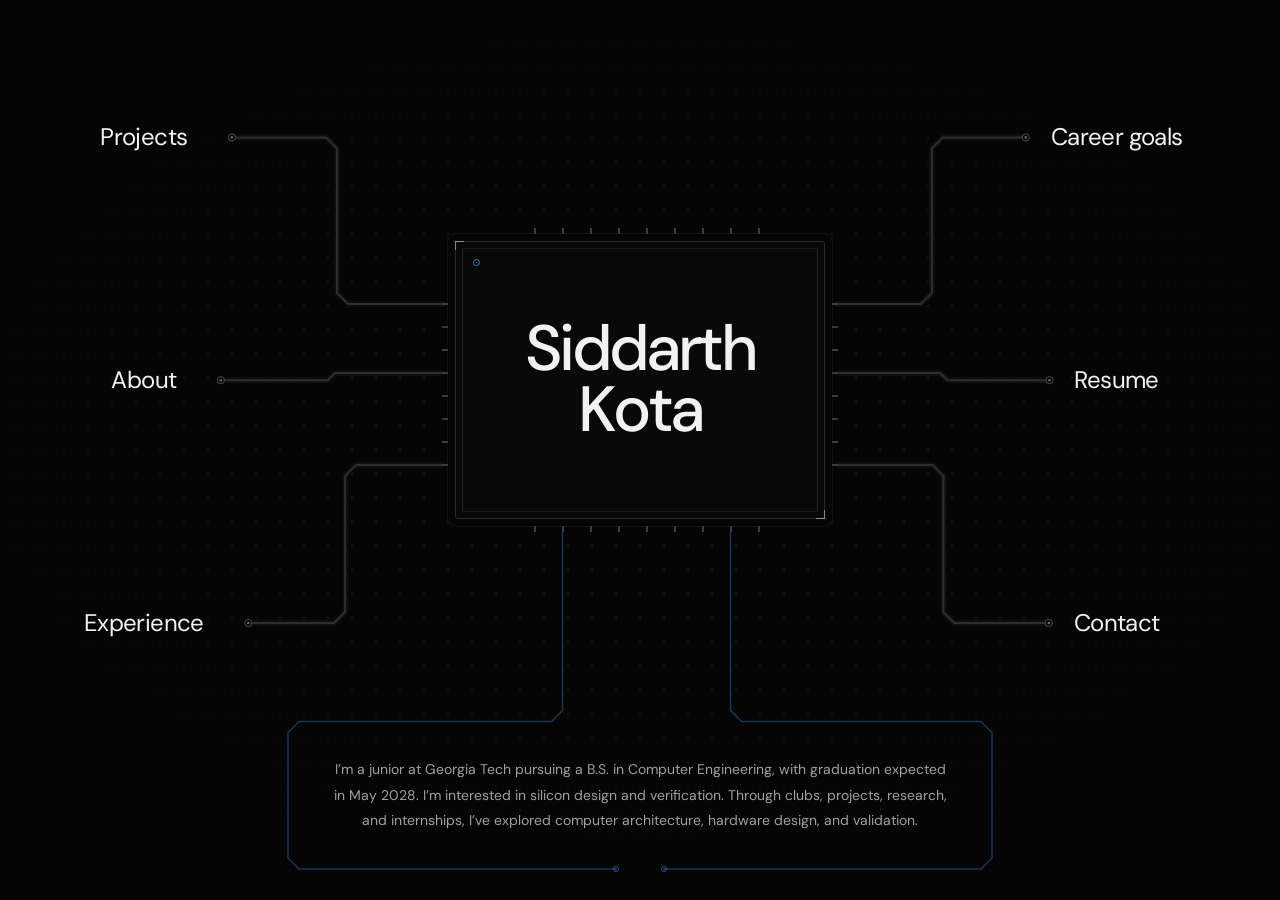
==== commit f532ba2c: "updated website transitions" ====
--- a/index.html
+++ b/index.html
@@ -4,11 +4,12 @@
     <meta charset="utf-8">
     <meta name="viewport" content="width=device-width, initial-scale=1">
     <meta name="theme-color" content="#050505">
+    <script>(function(d){if(window.matchMedia&&matchMedia('(prefers-reduced-motion: reduce)').matches)return;d.classList.add('motion');d.classList.add('intro-pending');setTimeout(function(){if(!d.classList.contains('motion-ready'))d.classList.remove('motion','intro-pending')},2500)})(document.documentElement)</script>
     <title>Computer engineering — Siddarth Kota</title>
     <meta name="description" content="Siddarth Kota, Georgia Tech computer engineering student. RTL design, verification, processors, and AI accelerators.">
     <link rel="icon" href="assets/favicon.svg" type="image/svg+xml">
-    <link rel="stylesheet" href="style.css?v=10">
-    <script src="app.js?v=10" defer>
+    <link rel="stylesheet" href="style.css?v=11">
+    <script src="app.js?v=11" defer>
     </script>
   </head>
   <body class="home">
@@ -39,6 +40,7 @@
           </span>
           <span class="pin-bank pins-right" aria-hidden="true">
           </span>
+          <span class="pin-one" aria-hidden="true"></span>
           <h1>Siddarth<br>Kota</h1>
         </div>
         <nav id="chip-menu" class="chip-menu" aria-label="Explore my portfolio">
--- a/style.css
+++ b/style.css
@@ -17,8 +17,8 @@
   to{opacity:0;transform:translateY(-8px)}
 }
 @keyframes page-in{
-  from{opacity:0;transform:translateY(10px)}
-  to{opacity:1;transform:translateY(0)}
+  from{opacity:0}
+  to{opacity:1}
 }
 :root{
   --bg:#050505;
@@ -164,7 +164,6 @@
   margin:16px auto 0;
   padding:24px 28px;
   text-align:center;
-  background:var(--bg);
   color:var(--muted);
   border-radius:3px
 }
@@ -195,20 +194,36 @@
 .intro-trace{
   fill:none;
   stroke:var(--blue);
-  stroke-width:1;
+  stroke-width:1.5;
+  stroke-linejoin:round;
   opacity:.32;
   vector-effect:non-scaling-stroke
 }
 .intro-terminal{
+  opacity:.5
+}
+.intro-terminal .via-ring{
   fill:var(--bg);
   stroke:var(--blue);
-  stroke-width:1;
-  opacity:.5
+  stroke-width:1
+}
+.intro-terminal .via-drill{
+  fill:var(--blue)
+}
+.route-mask{
+  fill:none;
+  stroke:#0e0e0e;
+  stroke-width:6;
+  stroke-linecap:round;
+  stroke-linejoin:round;
+  vector-effect:non-scaling-stroke
 }
 .route-line{
   fill:none;
-  stroke:#282828;
-  stroke-width:1;
+  stroke:#2e2e2e;
+  stroke-width:2;
+  stroke-linecap:round;
+  stroke-linejoin:round;
   vector-effect:non-scaling-stroke;
   transition:stroke .2s
 }
@@ -218,13 +233,74 @@
 .route-line.is-selected{
   stroke:#3b4b60
 }
-.route-endpoint{
+.route-via .via-ring{
   fill:var(--bg);
-  stroke:#5e5e5e;
-  stroke-width:1
+  stroke:#4e4e4e;
+  stroke-width:1;
+  transition:stroke .2s
+}
+.route-via .via-drill{
+  fill:#6a6a6a;
+  transition:fill .2s
+}
+.route-line.is-hovered+.route-via .via-ring{
+  stroke:#8a8a8a
+}
+.route-line.is-selected+.route-via .via-ring{
+  stroke:var(--blue)
+}
+.route-line.is-selected+.route-via .via-drill{
+  fill:var(--blue)
 }
 .ambient-dot{
   fill:#a3a3a3
+}
+.ambient-dot.packet-dot{
+  fill:#9ccbff
+}
+.ambient-dot.packet-dot.trail{
+  fill:var(--blue)
+}
+/* Bus traffic effects: a pin lighting as a packet passes, a via rippling. */
+.pin-flash{
+  stroke:var(--blue);
+  stroke-width:2.5;
+  stroke-linecap:round;
+  filter:drop-shadow(0 0 3px #4c9cff)
+}
+.via-flash{
+  fill:none;
+  stroke:var(--blue);
+  stroke-width:1.2;
+  transform-box:fill-box;
+  transform-origin:center
+}
+/* Low-power mode: traces and name dim slowly; waking snaps back. */
+.route-line,.intro-trace,.chip-core h1{
+  transition:stroke .2s,opacity .4s
+}
+.is-idle .route-line{
+  stroke:#1c1c1c;
+  transition:stroke 1.8s ease
+}
+.is-idle .intro-trace{
+  opacity:.14;
+  transition:opacity 1.8s ease
+}
+.is-idle .chip-core h1{
+  opacity:.72;
+  transition:opacity 1.8s ease
+}
+/* A short blue spark that runs along a divider line now and then. */
+.divider-pulse{
+  position:absolute;
+  left:0;
+  width:140px;
+  height:1px;
+  pointer-events:none;
+  background:linear-gradient(90deg,transparent,var(--blue) 50%,transparent);
+  box-shadow:0 0 6px #4c9cff88;
+  will-change:transform,opacity
 }
 .ambient-dot.blue{
   fill:var(--blue)
@@ -236,11 +312,14 @@
 .selected-trail{
   fill:none;
   stroke:var(--blue);
-  stroke-width:2;
+  stroke-width:2.5;
+  stroke-linecap:round;
+  stroke-linejoin:round;
   vector-effect:non-scaling-stroke;
   filter:drop-shadow(0 0 3px #4c9cff66)
 }
 .chip-core{
+  --seal:#1d1d1d;
   position:absolute;
   left:50%;
   top:50%;
@@ -255,7 +334,41 @@
   align-items:center;
   justify-content:center;
   z-index:2;
-  box-shadow:0 0 0 7px #050505,0 0 0 8px #111
+  box-shadow:0 0 0 7px #050505,0 0 0 8px #111,inset 0 0 0 6px #090909,inset 0 0 0 7px var(--seal)
+}
+/* Pin-1 indicator, as etched into the corner of a real package. */
+.pin-one{
+  position:absolute;
+  top:17px;
+  left:17px;
+  width:7px;
+  height:7px;
+  border-radius:50%;
+  border:1px solid var(--blue);
+  opacity:.75;
+  pointer-events:none
+}
+.pin-one::after{
+  content:'';
+  position:absolute;
+  inset:2px;
+  border-radius:50%;
+  background:var(--blue)
+}
+/* Layout-tool canvas: a faint placement grid that fades toward the edges.
+   Labels, the chip ring and the intro panel use the page color, so the grid
+   stops short of them like routing clearance. */
+.home-layout::before{
+  content:'';
+  position:absolute;
+  inset:0;
+  z-index:-1;
+  pointer-events:none;
+  background-image:radial-gradient(circle,#ffffff17 1px,transparent 1.2px);
+  background-size:24px 24px;
+  background-position:center;
+  -webkit-mask-image:radial-gradient(ellipse 75% 70% at 50% 48%,#000 30%,transparent 100%);
+  mask-image:radial-gradient(ellipse 75% 70% at 50% 48%,#000 30%,transparent 100%)
 }
 .chip-core::before,.chip-core::after{
   content:'';
@@ -296,10 +409,13 @@
   bottom:-14px
 }
 .pins-left,.pins-right{
+  --pin-start:11px;
+  --pin-end:13px;
+  --pin-pitch:23px;
   height:64%;
   width:6px;
   top:18%;
-  background:repeating-linear-gradient(to bottom,transparent 0,transparent 11px,#3c3c3c 11px,#3c3c3c 13px,transparent 13px,transparent 23px)
+  background:repeating-linear-gradient(to bottom,transparent 0,transparent var(--pin-start),#3c3c3c var(--pin-start),#3c3c3c var(--pin-end),transparent var(--pin-end),transparent var(--pin-pitch))
 }
 .pins-left{
   left:-14px
@@ -359,7 +475,6 @@
   align-items:flex-start;
   pointer-events:auto;
   padding:12px 14px;
-  background:var(--bg);
   white-space:nowrap
 }
 .port strong{
@@ -446,6 +561,7 @@
   margin-left:4px
 }
 .detail-nav{
+  position:relative;
   max-width:1040px;
   margin:0 auto;
   display:flex;
@@ -628,6 +744,45 @@
   line-height:1.3;
   letter-spacing:-.9px;
   max-width:350px
+}
+/* Portrait framed like the homepage chip: dark package with corner marks. */
+.portrait{
+  position:relative;
+  max-width:300px;
+  margin:0 0 36px;
+  padding:8px;
+  border:1px solid #292929;
+  border-radius:3px;
+  background:#090909
+}
+.portrait::before,.portrait::after{
+  content:'';
+  position:absolute;
+  width:8px;
+  height:8px;
+  pointer-events:none
+}
+.portrait::before{
+  top:-1px;
+  left:-1px;
+  border-top:1px solid #8c8c8c;
+  border-left:1px solid #8c8c8c
+}
+.portrait::after{
+  bottom:-1px;
+  right:-1px;
+  border-bottom:1px solid #8c8c8c;
+  border-right:1px solid #8c8c8c
+}
+.portrait img{
+  display:block;
+  width:100%;
+  height:auto;
+  border-radius:2px
+}
+.portrait.experience-photo{
+  max-width:none;
+  margin:26px 0 0
 }
 .education-note{
   display:flex;
@@ -858,17 +1013,127 @@
   margin:0 0 44px
 }
 .project-image-frame{
-  padding:12px;
   border:1px solid var(--line);
-  border-radius:4px;
-  background:#0a0a0a
+  border-radius:6px;
+  background:#0a0a0a;
+  overflow:hidden;
+  transition:border-color .25s
+}
+.project-image-frame:hover,.project-image-frame:focus-within{
+  border-color:#3a3a3a
+}
+/* Title bar styled like an EDA tool window: filename and pixel size. */
+.window-bar{
+  display:flex;
+  align-items:center;
+  gap:14px;
+  height:34px;
+  padding:0 14px;
+  border-bottom:1px solid var(--line);
+  background:#0d0d0d;
+  font:10px/1.6 var(--mono);
+  color:#8a8a8a
+}
+.window-lights{
+  display:flex;
+  gap:6px
+}
+.window-lights i{
+  width:7px;
+  height:7px;
+  border-radius:50%;
+  border:1px solid #3a3a3a
+}
+.window-lights i:first-child{
+  border-color:var(--blue);
+  background:#4c9cff55
+}
+.window-name{
+  color:#c9c9c9;
+  overflow:hidden;
+  text-overflow:ellipsis;
+  white-space:nowrap
+}
+.window-size{
+  margin-left:auto;
+  color:#5f5f5f;
+  white-space:nowrap
 }
 .project-image-frame img{
   display:block;
+  width:calc(100% - 24px);
+  height:auto;
+  margin:12px;
+  border-radius:2px;
+  background:#fff;
+  cursor:zoom-in;
+  transition:transform .5s cubic-bezier(.16,1,.3,1)
+}
+.project-image-frame:hover img{
+  transform:scale(1.008)
+}
+.project-image-frame img:focus-visible{
+  outline:2px solid var(--blue);
+  outline-offset:4px
+}
+.image-viewer{
+  width:min(1400px,calc(100vw - 48px));
+  max-width:none;
+  max-height:calc(100svh - 48px);
+  padding:0;
+  border:1px solid #303030;
+  border-radius:8px;
+  background:#0a0a0a;
+  color:var(--text);
+  overflow:hidden
+}
+.image-viewer[open]{
+  display:flex;
+  flex-direction:column;
+  animation:viewer-in .35s cubic-bezier(.16,1,.3,1)
+}
+.image-viewer::backdrop{
+  background:#000000c4;
+  backdrop-filter:blur(6px)
+}
+.image-viewer[open]::backdrop{
+  animation:backdrop-in .3s ease
+}
+.viewer-bar{
+  display:flex;
+  align-items:center;
+  justify-content:space-between;
+  gap:20px;
+  padding:10px 10px 10px 16px;
+  border-bottom:1px solid var(--line);
+  font:10px var(--mono);
+  color:#c9c9c9
+}
+.viewer-close{
+  font:10px var(--mono);
+  color:#9a9a9a;
+  padding:6px 8px;
+  transition:color .2s
+}
+.viewer-close:hover{
+  color:var(--blue)
+}
+.viewer-image{
+  display:block;
+  min-height:0;
+  flex:1;
   width:100%;
-  height:auto;
-  border-radius:2px;
-  background:#fff
+  object-fit:contain;
+  padding:16px;
+  background:#0a0a0a
+}
+@keyframes viewer-in{
+  from{opacity:0;scale:.97}
+  to{opacity:1;scale:1}
+}
+@keyframes backdrop-in{
+  from{opacity:0}
+  to{opacity:1}
 }
 .project-figure figcaption{
   display:flex;
@@ -918,6 +1183,118 @@
 .case-next a:hover{
   color:var(--blue)
 }
+/* Via reveal: the new page grows out of the clicked via as a circle (the
+   clip-path is animated from app.js). Default page fades are switched off,
+   and header/menu/footer join the page so the circle reveals them too. */
+html[data-transition=reveal]::view-transition-old(root),
+html[data-transition=reveal]::view-transition-new(root){
+  animation:none;
+  mix-blend-mode:normal
+}
+html[data-transition=reveal]::view-transition-old(root){
+  transform-origin:center
+}
+.reveal-wave{
+  position:fixed;
+  inset:0;
+  width:100%;
+  height:100%;
+  z-index:1000;
+  pointer-events:none;
+  overflow:visible;
+  will-change:transform
+}
+.wave-edge{
+  fill:none;
+  stroke:var(--blue);
+  stroke-width:2
+}
+.wave-glow{
+  fill:none;
+  stroke:var(--blue);
+  stroke-width:10;
+  opacity:.14
+}
+html[data-transition=reveal] .detail-header,
+html[data-transition=reveal] .detail-nav,
+html[data-transition=reveal] .detail-footer,
+html[data-transition=reveal] .nav-indicator{
+  view-transition-name:none
+}
+.nav-indicator{
+  position:absolute;
+  background:var(--blue);
+  pointer-events:none;
+  view-transition-name:nav-indicator
+}
+.detail-nav.has-indicator a[aria-current]::after{
+  display:none
+}
+::view-transition-group(nav-indicator){
+  animation-duration:.45s;
+  animation-timing-function:cubic-bezier(.65,0,.35,1)
+}
+/* Motion: homepage intro and content reveals. Hidden states only apply
+   while the html element carries .motion (set inline, removed for
+   reduced motion or if app.js never loads). */
+.motion:not(.motion-ready) .content-shell,
+.intro-pending .chip-core,.intro-pending .port,.intro-pending .home-intro,.intro-pending #routing-layer{
+  opacity:0
+}
+.name-line{
+  display:block
+}
+.name-char{
+  display:inline-block
+}
+.ambient-dot{
+  transition:opacity .8s ease
+}
+.is-intro .ambient-dot{
+  opacity:0;
+  transition:none
+}
+.intro-pulse{
+  fill:none;
+  stroke:var(--blue);
+  stroke-width:2.5;
+  stroke-linecap:round;
+  vector-effect:non-scaling-stroke;
+  filter:drop-shadow(0 0 4px #4c9cff)
+}
+.reveal:not(.is-visible){
+  opacity:0
+}
+.reveal.is-visible.instant,.reveal.instant .w>span{
+  animation:none
+}
+.reveal.is-visible{
+  animation:reveal-in .9s cubic-bezier(.16,1,.3,1) var(--d,0ms) backwards
+}
+.w{
+  display:inline-block;
+  overflow:hidden;
+  vertical-align:top;
+  padding:0 .05em .14em;
+  margin:0 -.05em -.14em
+}
+.w>span{
+  display:inline-block
+}
+.reveal:not(.is-visible) .w>span{
+  translate:0 110%
+}
+.is-visible .w>span{
+  animation:word-in 1.05s cubic-bezier(.16,1,.3,1) calc(var(--d,0ms) + var(--wi,0) * 60ms) backwards
+}
+@keyframes reveal-in{
+  from{opacity:0;translate:0 22px}
+  to{opacity:1;translate:0 0}
+}
+@keyframes word-in{
+  from{translate:0 110%}
+  to{translate:0 0}
+}
 @media(min-width:1600px){
   .chip-core{
     width:410px;
@@ -963,6 +1340,12 @@
   .chip-core h1{
     font-size:55px;
     letter-spacing:-3px
+  }
+  .pin-one{
+    top:13px;
+    left:13px;
+    width:6px;
+    height:6px
   }
   .core-kicker{
     font-size:6px;
@@ -1077,6 +1460,10 @@
   .about-statement>p{
     font-size:32px
   }
+  .portrait{
+    max-width:240px;
+    margin-bottom:28px
+  }
   .about-copy p{
     font-size:13px
   }
